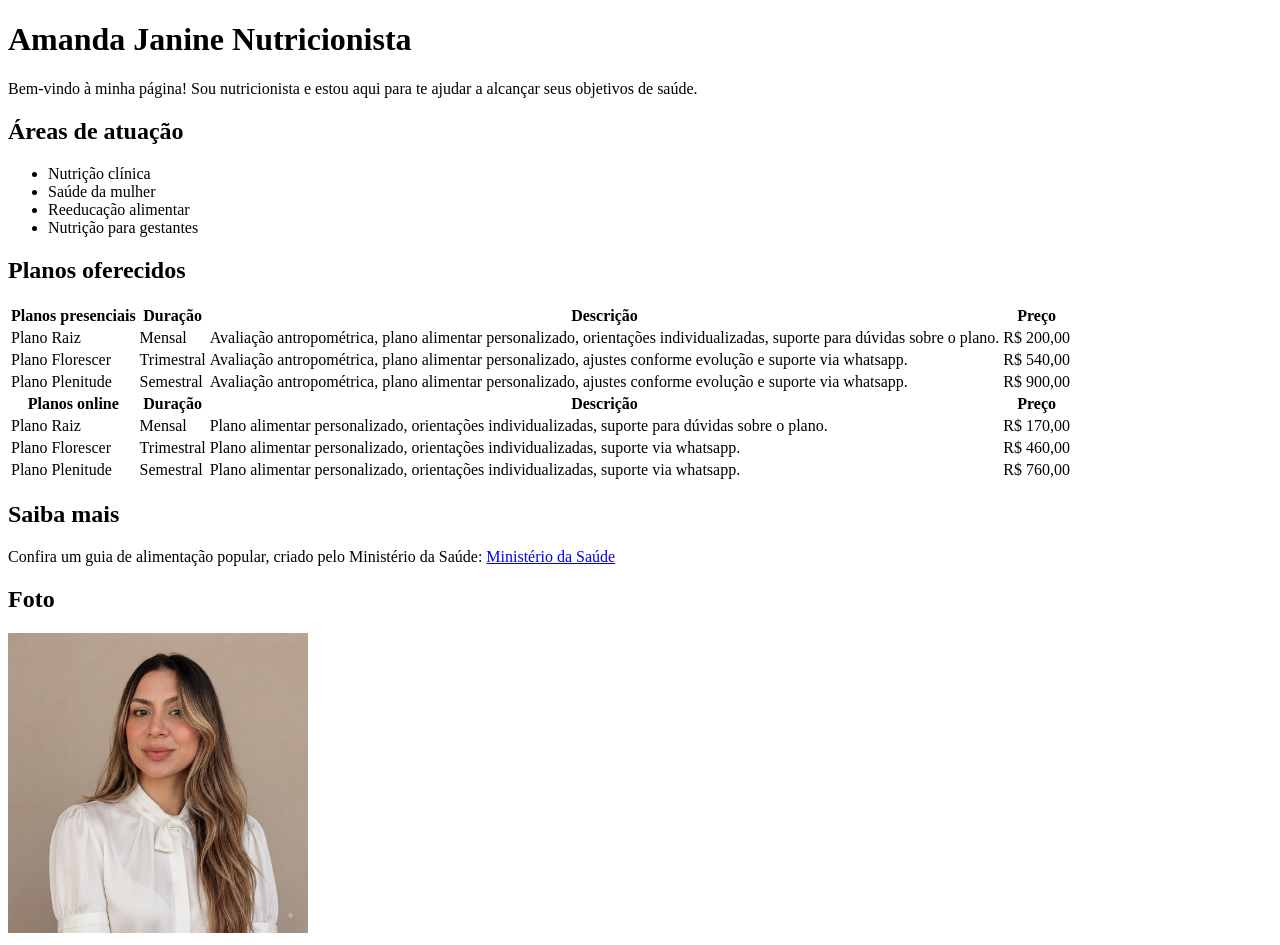
==== index.html @ ff8d2b63 "feat: adiciona estrutura de pastas e html base do site" ====
<!DOCTYPE html>
<html lang="pt-BR">
<head>
    <meta charset="UTF-8">
    <meta name="viewport" content="width=device-width, initial-scale=1.0">
    <title>Amanda Janine | Nutricionista</title>
</head>
<body> 
    <h1>Amanda Janine Nutricionista</h1>
    <p>Bem-vindo à minha página! Sou nutricionista e estou aqui para te ajudar a alcançar seus objetivos de saúde.</p>

    <h2>Áreas de atuação</h2>
    <ul>
        <li>Nutrição clínica</li>
        <li>Saúde da mulher</li>
        <li>Reeducação alimentar</li>
        <li>Nutrição para gestantes</li>
    </ul>

    <h2>Planos oferecidos</h2>
    <table>
        <thead>
            <tr>
                <th>Planos presenciais</th>
                <th>Duração</th>
                <th>Descrição</th>
                <th>Preço</th>
            </tr>
        </thead>
        <tbody>
            <tr>
                <td>Plano Raiz</td>
                <td>Mensal</td>
                <td>Avaliação antropométrica, plano alimentar personalizado, orientações individualizadas, suporte para dúvidas sobre o plano.</td>
                <td>R$ 200,00</td>
            </tr>
            <tr>
                <td>Plano Florescer</td>
                <td>Trimestral</td>
                <td>Avaliação antropométrica, plano alimentar personalizado, ajustes conforme evolução e suporte via whatsapp.</td>
                <td>R$ 540,00</td>
            </tr>
            <tr>
                <td>Plano Plenitude</td>
                <td>Semestral</td>
                <td>Avaliação antropométrica, plano alimentar personalizado, ajustes conforme evolução e suporte via whatsapp.</td>
                <td>R$ 900,00</td>
            </tr>
        </tbody>
        <tr>
            <th>Planos online</th>
            <th>Duração</th>
            <th>Descrição</th>
            <th>Preço</th>
        </tr>
        <tbody>
            <tr>
                <td>Plano Raiz</td>
                <td>Mensal</td>
                <td>Plano alimentar personalizado, orientações individualizadas, suporte para dúvidas sobre o plano.</td>
                <td>R$ 170,00</td>
            </tr>
            <tr>        
                <td>Plano Florescer</td>
                <td>Trimestral</td>
                <td>Plano alimentar personalizado, orientações individualizadas, suporte via whatsapp.</td>
                <td>R$ 460,00</td>
            </tr>
            <tr>
                <td>Plano Plenitude</td>
                <td>Semestral</td>
                <td>Plano alimentar personalizado, orientações individualizadas, suporte via whatsapp.</td>
                <td>R$ 760,00</td>
            </tr>
        </tbody>
    </table>

    <h2>Saiba mais</h2>
    <p>Confira um guia de alimentação popular, criado pelo Ministério da Saúde: <a href="https://www.gov.br/saude/pt-br/assuntos/saude-brasil/publicacoes-para-promocao-a-saude/guia_alimentar_populacao_brasileira_2ed.pdf" target="_blank">Ministério da Saúde</a></p>

    <h2>Foto</h2>
    <img src="assets/images/amanda.jpg" alt="Amanda Janine no consultório" width="300">
</body>
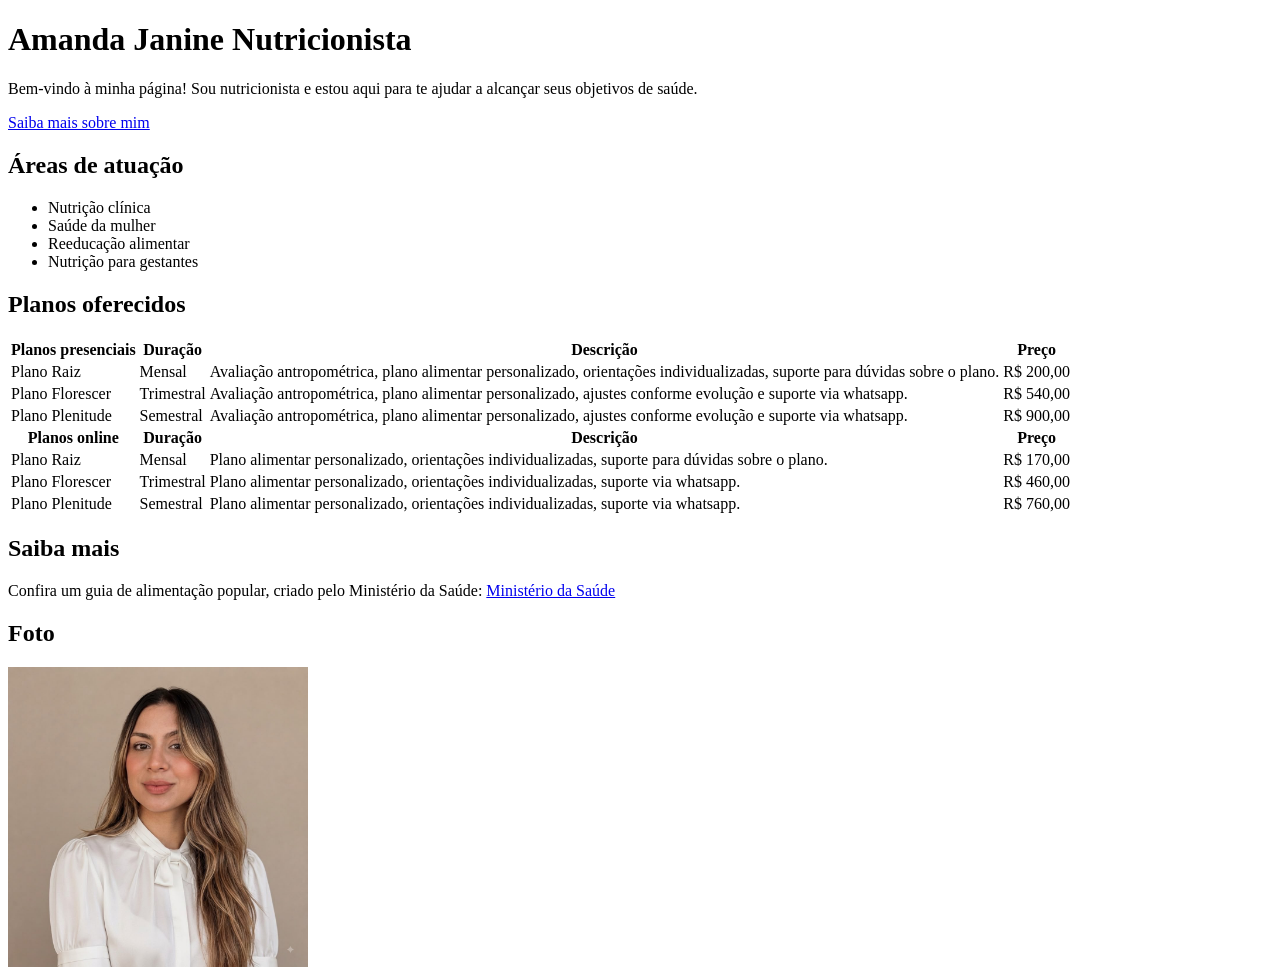
==== commit 3cb7bbb3: "feat: adiciona página sobre.html com link a partir do index" ====
--- a/index.html
+++ b/index.html
@@ -8,6 +8,8 @@
 <body> 
     <h1>Amanda Janine Nutricionista</h1>
     <p>Bem-vindo à minha página! Sou nutricionista e estou aqui para te ajudar a alcançar seus objetivos de saúde.</p>
+
+    <a href="sobre.html">Saiba mais sobre mim</a>
 
     <h2>Áreas de atuação</h2>
     <ul>
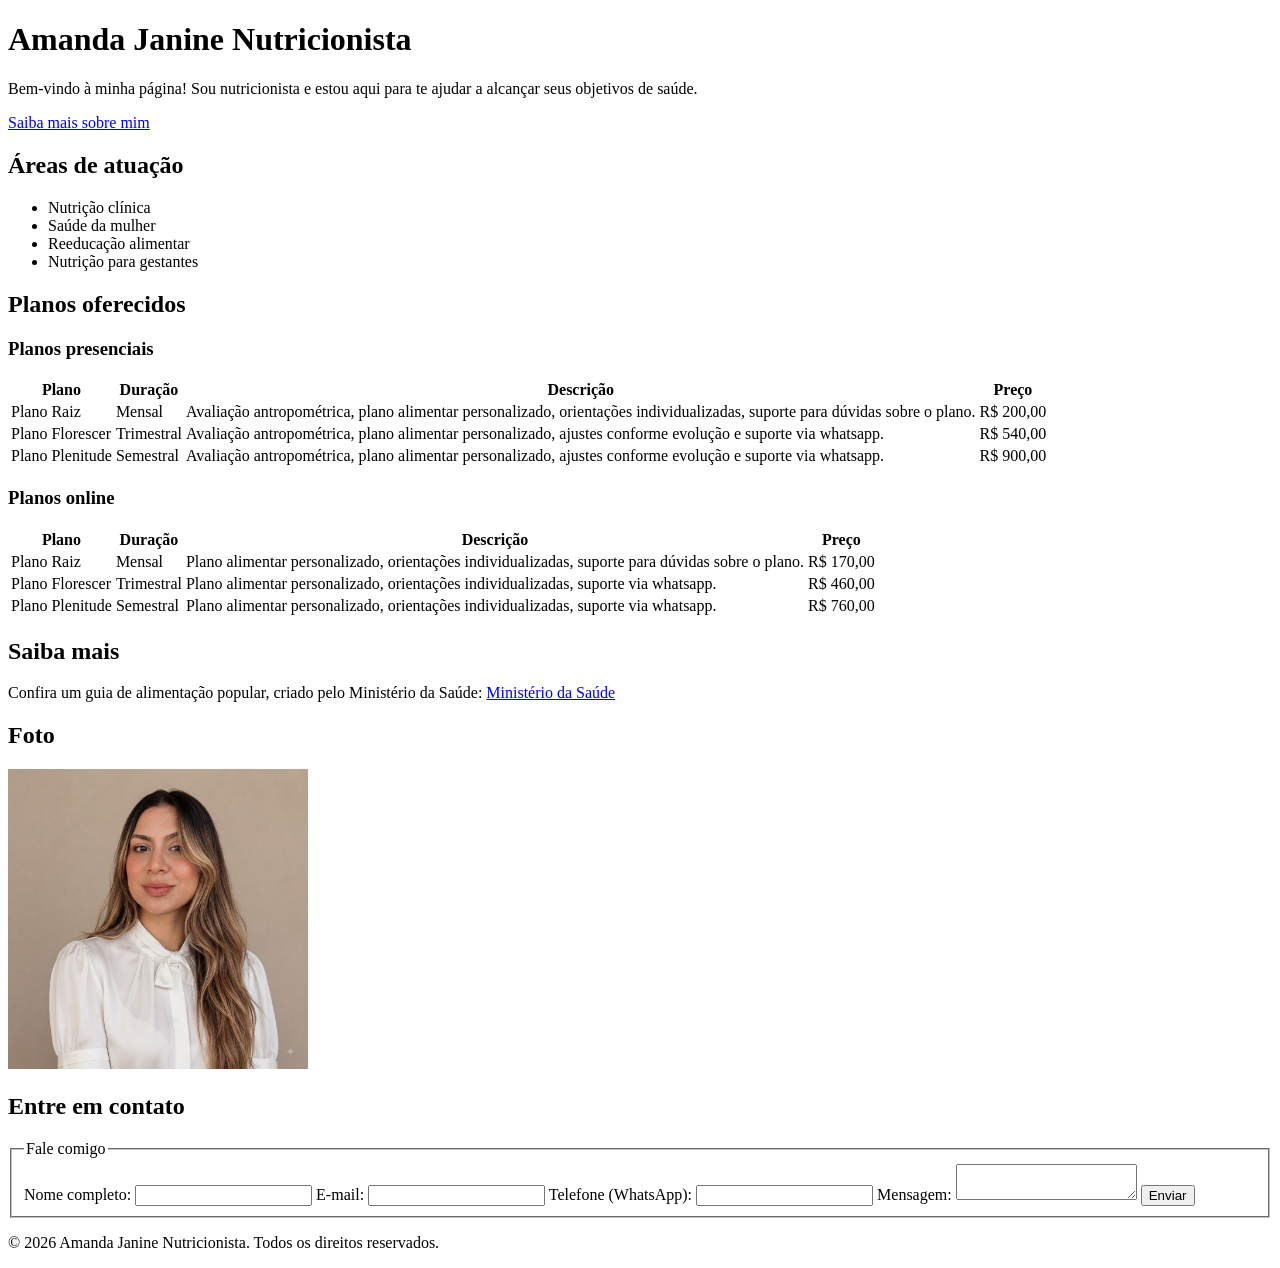
==== commit b66b1a8e: "feat: html organizado com tags semanticas e adiciona formulario de contato" ====
--- a/index.html
+++ b/index.html
@@ -6,11 +6,16 @@
     <title>Amanda Janine | Nutricionista</title>
 </head>
 <body> 
+
+<header>
     <h1>Amanda Janine Nutricionista</h1>
     <p>Bem-vindo à minha página! Sou nutricionista e estou aqui para te ajudar a alcançar seus objetivos de saúde.</p>
 
     <a href="sobre.html">Saiba mais sobre mim</a>
+</header>
 
+<main>
+<section>
     <h2>Áreas de atuação</h2>
     <ul>
         <li>Nutrição clínica</li>
@@ -18,12 +23,15 @@
         <li>Reeducação alimentar</li>
         <li>Nutrição para gestantes</li>
     </ul>
+</section>
 
+<section>
     <h2>Planos oferecidos</h2>
+    <h3>Planos presenciais</h3>
     <table>
         <thead>
             <tr>
-                <th>Planos presenciais</th>
+                <th>Plano</th>
                 <th>Duração</th>
                 <th>Descrição</th>
                 <th>Preço</th>
@@ -49,12 +57,18 @@
                 <td>R$ 900,00</td>
             </tr>
         </tbody>
+    </table>
+
+        <h3>Planos online</h3>
+    <table>
+        <thead>
         <tr>
-            <th>Planos online</th>
+            <th>Plano</th>
             <th>Duração</th>
             <th>Descrição</th>
             <th>Preço</th>
         </tr>
+        </thead>
         <tbody>
             <tr>
                 <td>Plano Raiz</td>
@@ -76,12 +90,47 @@
             </tr>
         </tbody>
     </table>
+</section>
 
+<section>
     <h2>Saiba mais</h2>
-    <p>Confira um guia de alimentação popular, criado pelo Ministério da Saúde: <a href="https://www.gov.br/saude/pt-br/assuntos/saude-brasil/publicacoes-para-promocao-a-saude/guia_alimentar_populacao_brasileira_2ed.pdf" target="_blank">Ministério da Saúde</a></p>
+    <p>Confira um guia de alimentação popular, criado pelo Ministério da Saúde: <a href="https://www.gov.br/saude/pt-br/assuntos/saude-brasil/publicacoes-para-promocao-a-saude/guia_alimentar_populacao_brasileira_2ed.pdf" target="_blank" rel="noopener noreferrer">Ministério da Saúde</a></p>
+</section>
 
+<section>
     <h2>Foto</h2>
     <img src="assets/images/amanda.jpg" alt="Amanda Janine no consultório" width="300">
+</section>
+
+<section>
+    <h2>Entre em contato</h2>
+    <form>
+        <fieldset>
+            <legend>Fale comigo</legend>
+
+            <label for="nome">Nome completo:</label>
+            <input type="text" id="nome" name="nome" required minlength="3">
+
+            <label for="email">E-mail:</label>
+            <input type="email" id="email" name="email" required>
+
+            <label for="telefone">Telefone (WhatsApp):</label>
+            <input type="tel" id="telefone" name="telefone" pattern="[0-9]{10,11}">
+
+            <label for="mensagem">Mensagem:</label>
+            <textarea id="mensagem" name="mensagem"></textarea>
+
+            <button type="submit">Enviar</button>
+        </fieldset>
+    </form>
+</section>
+</main>
+
+<footer>
+    <p>&copy; 2026 Amanda Janine Nutricionista. Todos os direitos reservados.</p>
+</footer>
+
 </body>
+</html>
 
 
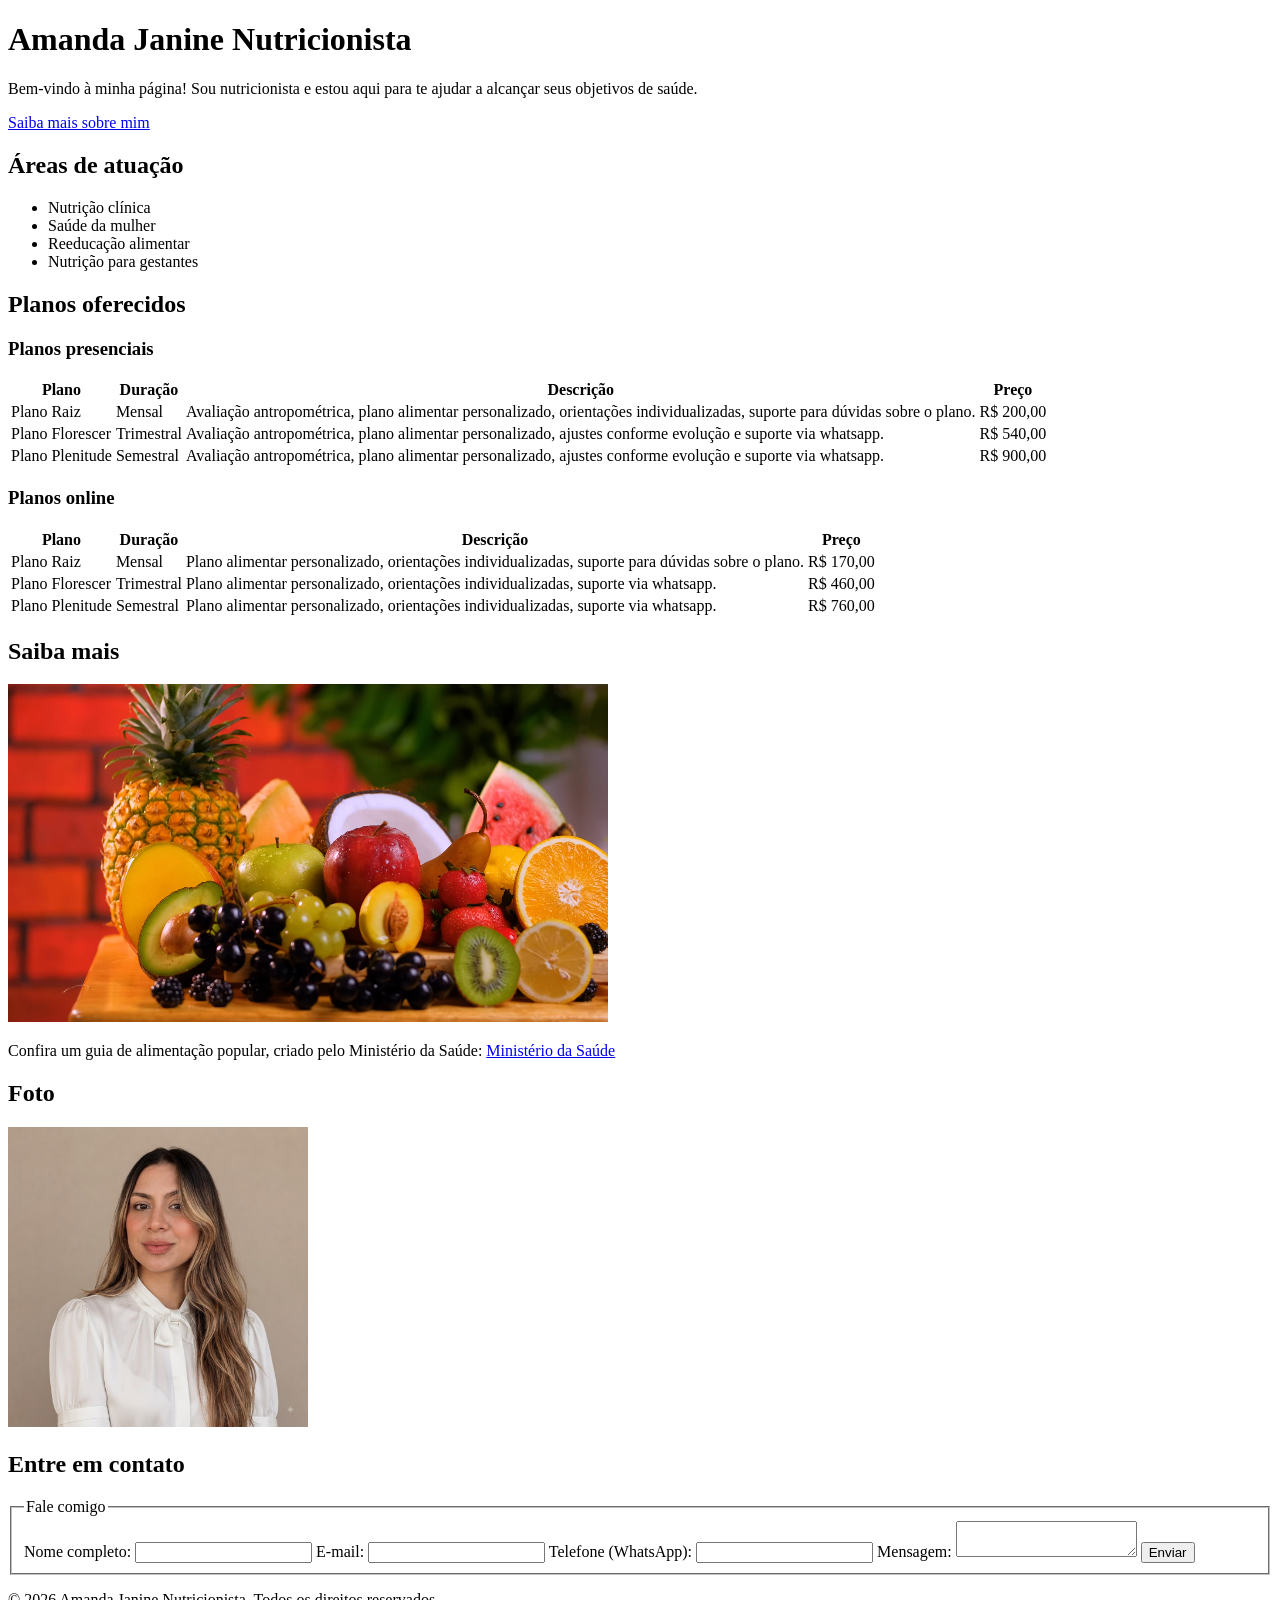
==== commit 1725c98e: "feat: adiciona seção de vídeo com fallback de formatos" ====
--- a/index.html
+++ b/index.html
@@ -94,6 +94,17 @@
 
 <section>
     <h2>Saiba mais</h2>
+
+    <!-- preload="auto" escolhido porque o vídeo já inicia automaticamente (autoplay + loop) assim que a página carrega,
+      funcionando como um banner visual contínuo de fundo. O vídeo é silencioso (muted) e o 
+      visitante pode pausar a qualquer momento através dos controles.
+     -->
+
+    <video autoplay controls loop muted preload="auto" poster="assets/images/posterfoodvideo.png" width="600">
+        <source src="assets/videos/foodprojetointegrador.webm" type="video/webm">
+        <source src="assets/videos/foodprojetointegrador.mp4" type="video/mp4">
+        Seu navegador não suporta a reprodução de vídeo.
+    </video>
     <p>Confira um guia de alimentação popular, criado pelo Ministério da Saúde: <a href="https://www.gov.br/saude/pt-br/assuntos/saude-brasil/publicacoes-para-promocao-a-saude/guia_alimentar_populacao_brasileira_2ed.pdf" target="_blank" rel="noopener noreferrer">Ministério da Saúde</a></p>
 </section>
 
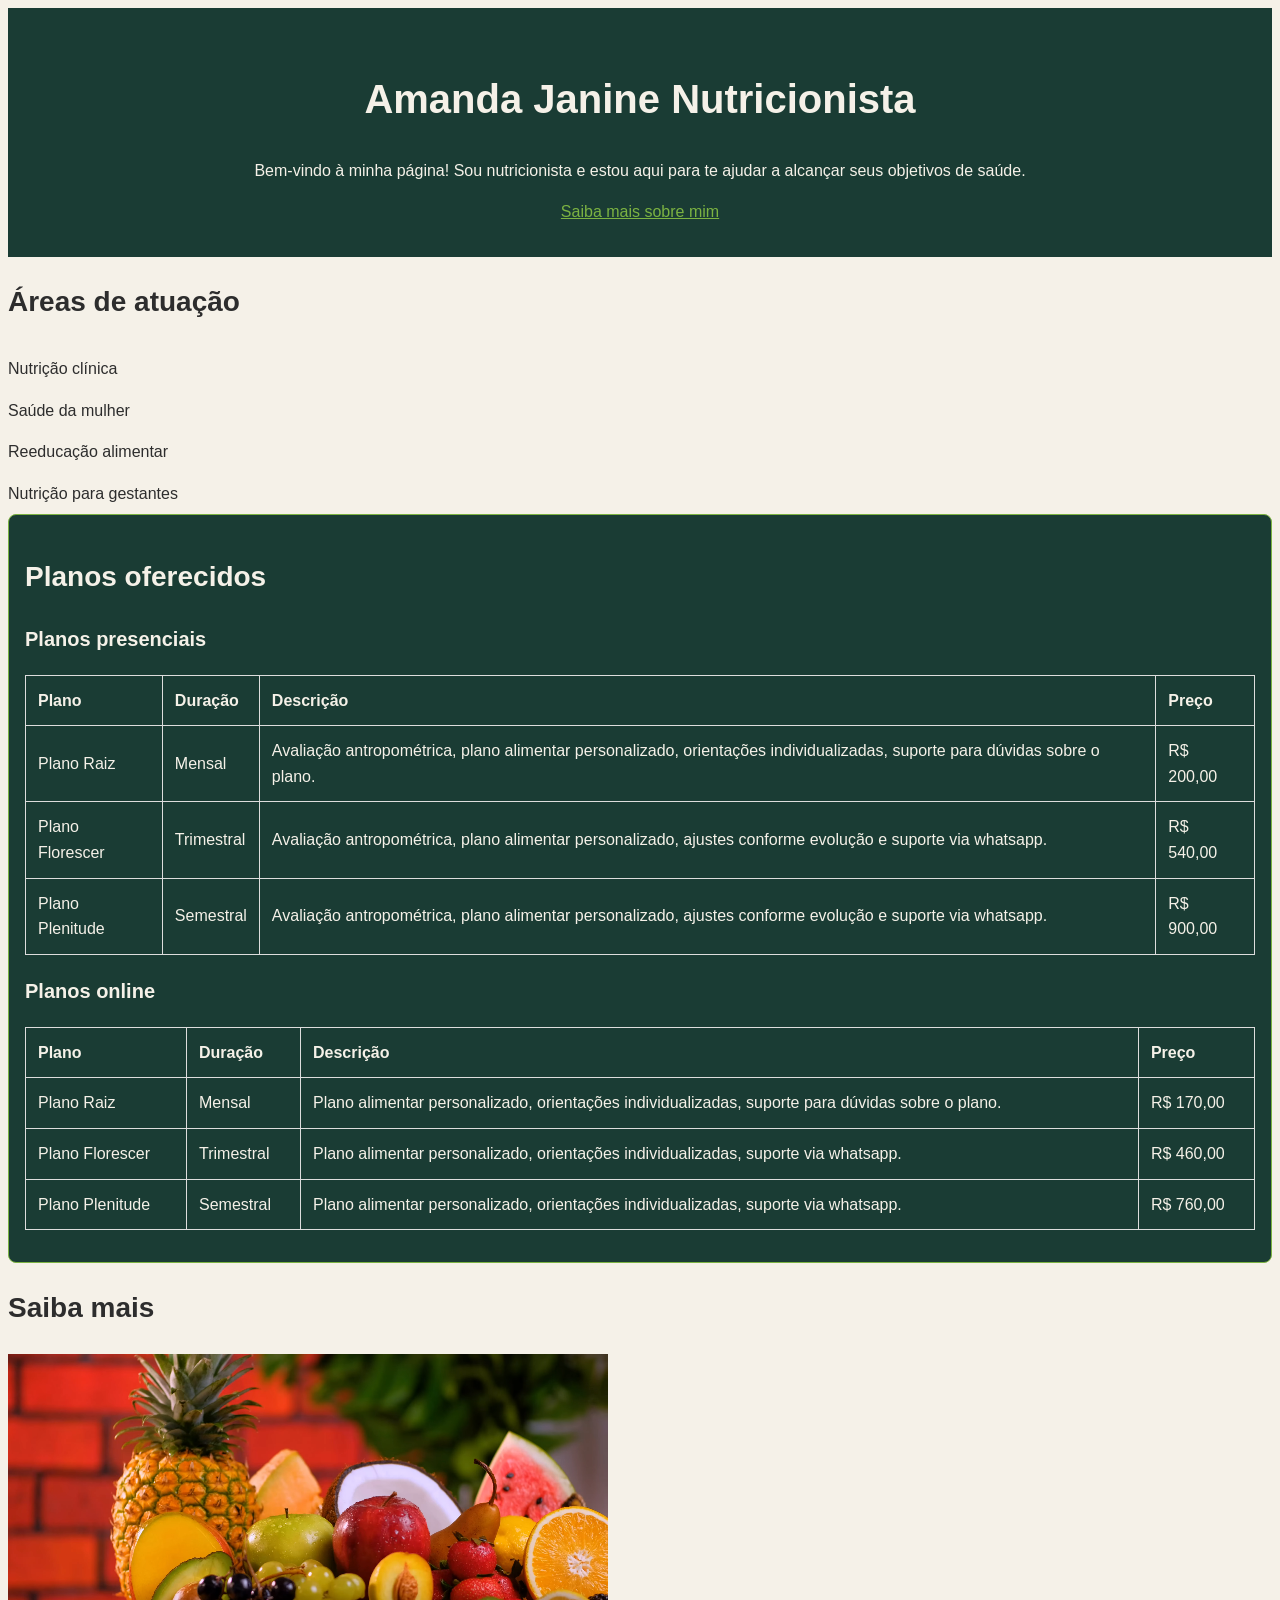
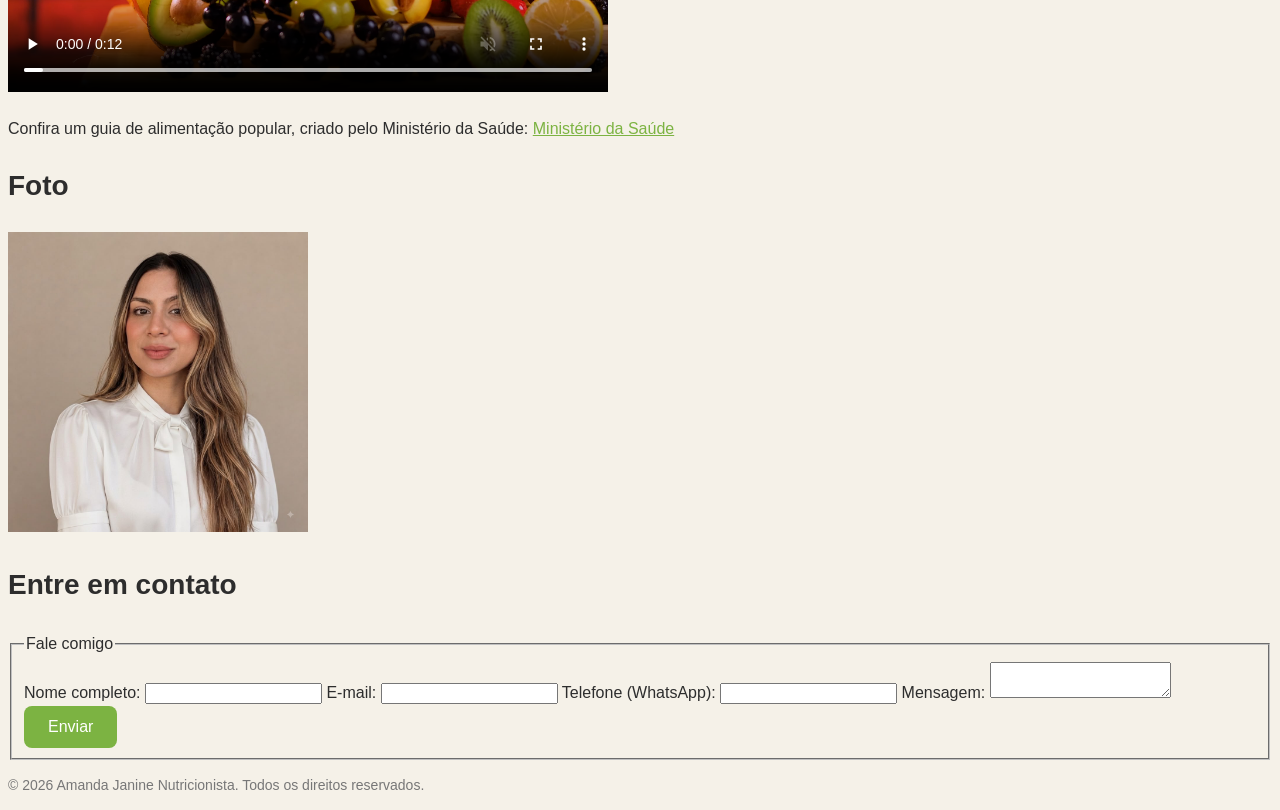
==== commit 026e7dbb: "feat: adiciona estilização base com css externo" ====
--- a/index.html
+++ b/index.html
@@ -4,10 +4,12 @@
     <meta charset="UTF-8">
     <meta name="viewport" content="width=device-width, initial-scale=1.0">
     <title>Amanda Janine | Nutricionista</title>
+    <link rel="stylesheet" href="css/reset.css">
+    <link rel="stylesheet" href="css/style.css">
 </head>
 <body> 
 
-<header>
+<header id="cabecalho-principal">
     <h1>Amanda Janine Nutricionista</h1>
     <p>Bem-vindo à minha página! Sou nutricionista e estou aqui para te ajudar a alcançar seus objetivos de saúde.</p>
 
@@ -25,7 +27,7 @@
     </ul>
 </section>
 
-<section>
+<section class="card">
     <h2>Planos oferecidos</h2>
     <h3>Planos presenciais</h3>
     <table>
@@ -131,7 +133,7 @@
             <label for="mensagem">Mensagem:</label>
             <textarea id="mensagem" name="mensagem"></textarea>
 
-            <button type="submit">Enviar</button>
+            <button type="submit" class="botao">Enviar</button>
         </fieldset>
     </form>
 </section>
--- a/css/style.css
+++ b/css/style.css
@@ -0,0 +1,125 @@
+:root {
+    --cor-primaria: #1a3c34;
+    --cor-secundaria: #7cb342;
+    --cor-texto: #2d2d2d;
+    --cor-texto-claro: #f5f1e8;
+    --cor-fundo: #f5f1e8;
+    --espacamento-padrao: 1rem;
+    --raio-borda: 8px;
+}
+
+body {
+    font-family: Arial, sans-serif;
+    background-color: var(--cor-fundo);
+    color: var(--cor-texto);
+    line-height: 1.6;
+}
+
+/* 
+  Usamos rem em vez de px para font-size, pois rem é relativo ao tamanho da fonte raiz (html), permitindo melhor escalabilidade e acessibilidade.
+*/
+h1 {
+    font-size: 2.5rem;
+}
+
+h2 {
+    font-size: 1.75rem;
+}
+
+h3 {
+    font-size: 1.25rem;
+}
+
+p {
+    font-size: 1rem;
+}
+
+#cabecalho-principal {
+    background-color: var(--cor-primaria);
+    color: var(--cor-texto-claro);
+    padding: 2rem var(--espacamento-padrao);
+    text-align: center;
+}
+
+.card {
+    background-color: var(--cor-primaria);
+    color: var(--cor-texto-claro);
+    border: 1px solid var(--cor-secundaria);
+    border-radius: var(--raio-borda);
+    padding: var(--espacamento-padrao);
+    margin-bottom: var(--espacamento-padrao);
+}
+
+.destaque {
+    color: var(--cor-secundaria);
+    font-weight: bold;
+}
+
+.botao {
+    display: inline-block;
+    background-color: var(--cor-secundaria);
+    color: white;
+    border: none;
+    border-radius: var(--raio-borda);
+    padding: 0.75rem 1.5rem;
+    cursor: pointer;
+    font-size: 1rem;
+    text-decoration: none;
+}
+
+.botao:hover {
+    background-color: #6a9c39;
+}
+
+a:link {
+    color: var(--cor-secundaria);
+    text-decoration: underline;
+}
+
+a:visited {
+    color: #5a8a30;
+}
+
+a:hover {
+    color: var(--cor-primaria);
+}
+
+a:active {
+    color: #3d5c1f;
+}
+
+table {
+    width: 100%;
+    border-collapse: collapse;
+    margin-bottom: var(--espacamento-padrao);
+}
+
+th,
+td {
+    border: 1px solid #ddd;
+    padding: 0.75rem;
+    text-align: left;
+}
+
+th {
+    background-color: var(--cor-primaria);
+    color: var(--cor-texto-claro);
+}
+
+ul {
+    list-style-type: none;
+    padding: 0;
+}
+
+ul li {
+    padding: 0.5rem 0;
+}
+
+/*
+  Combinador descendente: estiliza apenas parágrafos DENTRO do footer, garantindo que outros parágrafos fora do footer não sejam afetados.
+*/
+
+footer p {
+    font-size: 0.875rem;
+    color: #777;
+}
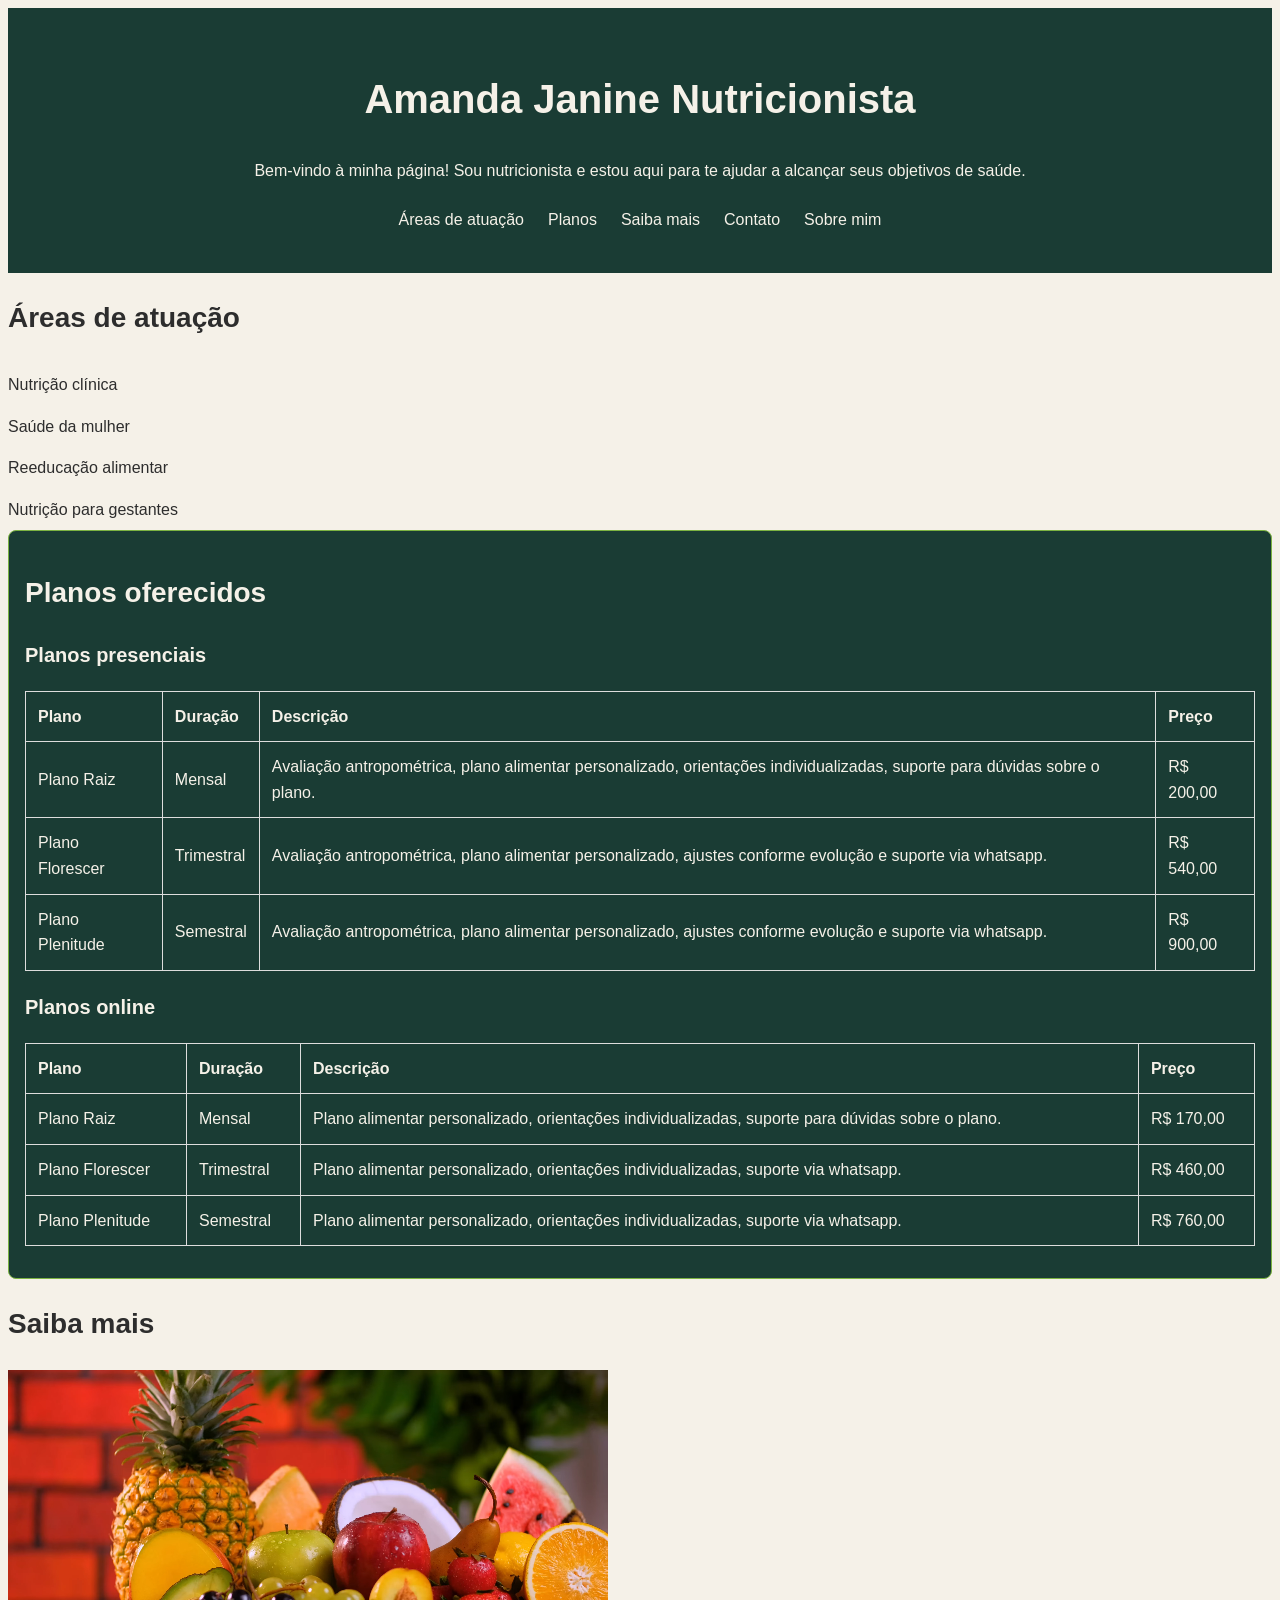
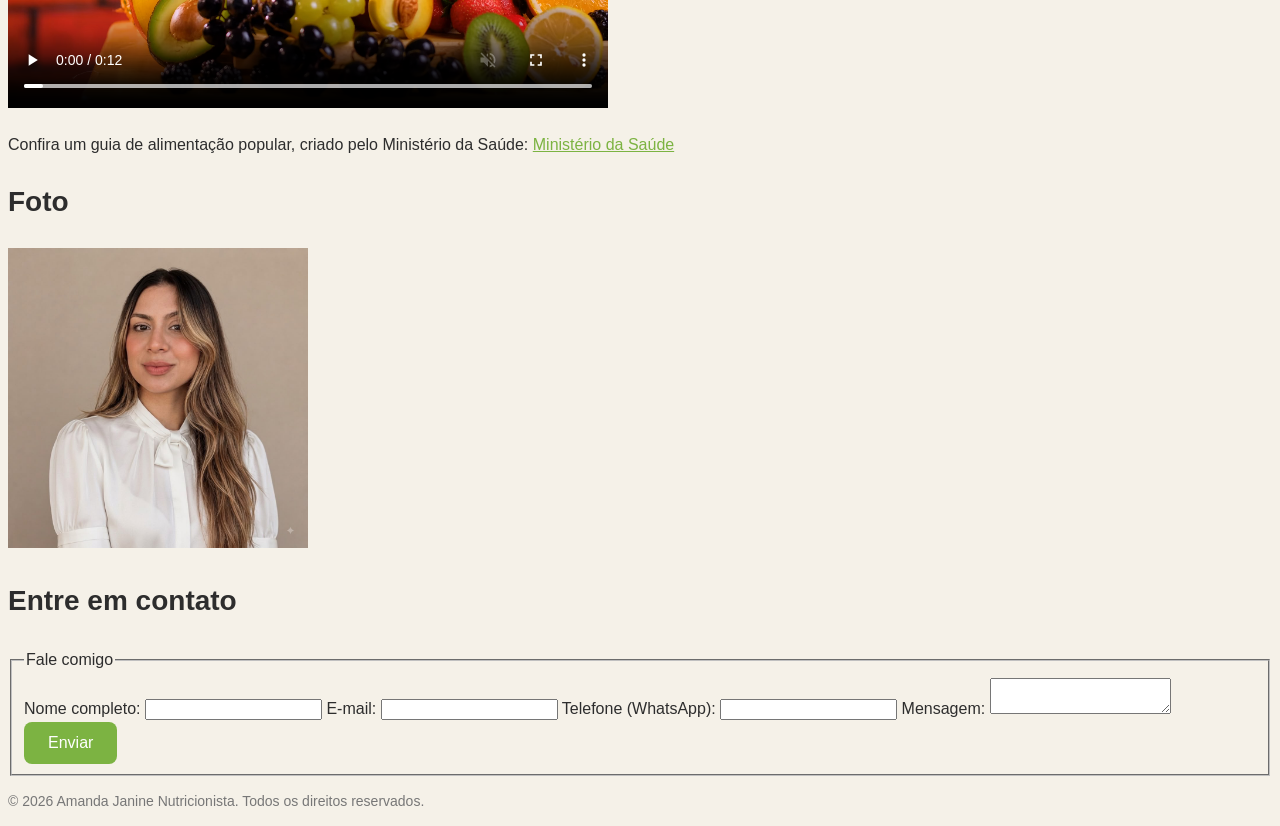
==== commit f7dbafef: "feat: adiciona navbar com flexbox e grade responsiva com grid" ====
--- a/index.html
+++ b/index.html
@@ -13,11 +13,19 @@
     <h1>Amanda Janine Nutricionista</h1>
     <p>Bem-vindo à minha página! Sou nutricionista e estou aqui para te ajudar a alcançar seus objetivos de saúde.</p>
 
-    <a href="sobre.html">Saiba mais sobre mim</a>
+    <nav aria-label="Menu principal">
+        <ul class="menu">
+            <li><a href="#areas">Áreas de atuação</a></li>
+            <li><a href="#planos">Planos</a></li>
+            <li><a href="#saiba-mais">Saiba mais</a></li>
+            <li><a href="#contato">Contato</a></li>
+            <li><a href="sobre.html">Sobre mim</a></li>
+        </ul>
+    </nav>
 </header>
 
 <main>
-<section>
+<section id="areas">
     <h2>Áreas de atuação</h2>
     <ul>
         <li>Nutrição clínica</li>
@@ -27,7 +35,7 @@
     </ul>
 </section>
 
-<section class="card">
+<section id="planos" class="card">
     <h2>Planos oferecidos</h2>
     <h3>Planos presenciais</h3>
     <table>
@@ -94,7 +102,7 @@
     </table>
 </section>
 
-<section>
+<section id="saiba-mais">
     <h2>Saiba mais</h2>
 
     <!-- preload="auto" escolhido porque o vídeo já inicia automaticamente (autoplay + loop) assim que a página carrega,
@@ -115,7 +123,7 @@
     <img src="assets/images/amanda.jpg" alt="Amanda Janine no consultório" width="300">
 </section>
 
-<section>
+<section id="contato">
     <h2>Entre em contato</h2>
     <form>
         <fieldset>
--- a/css/style.css
+++ b/css/style.css
@@ -123,3 +123,56 @@
     font-size: 0.875rem;
     color: #777;
 }
+
+/* ===== Navbar (Flexbox) ===== */
+.menu {
+    display: flex;
+    justify-content: center;
+    flex-wrap: wrap;
+    gap: 1.5rem;
+    margin-top: var(--espacamento-padrao);
+}
+
+.menu a:link,
+.menu a:visited {
+    color: var(--cor-texto-claro);
+    text-decoration: none;
+}
+
+.menu a:hover,
+.menu a:focus-visible {
+    color: var(--cor-secundaria);
+    text-decoration: underline;
+}
+
+/* ===== Grande de áreas de atuação ===== */
+.grade-areas {
+    display: grid;
+    grid-template-columns: repeat(auto-fit, minmax(200px, 1fr));
+    gap: var(--espacamento-padrao);
+}
+
+.grade-areas li {
+    background-color: var(--cor-primaria);
+    color: var(--cor-texto-claro);
+    padding: var(--espacamento-padrao);
+    border-radius: var(--raio-borda);
+    transition: transform 0.2s;
+}
+
+/*
+    Pseudo-classe estrutural :first-child, usada de forma intencional para destacar a primeira área de atuação com cor diferente.
+    */
+.grade-areas li:first-child {
+    background-color: var(--cor-secundaria);
+    color: var(--cor-primaria);
+    font-weight: bold;
+}
+
+/*
+    Animação de hover com transform em vez de margin, width ou height. O transform não altera o espaço que o elemento ocupa na página, então não
+    força o navegador a recalcular o layout (reflow) dos elementos vizinhos. O efeito fica mais fluido e mais barato para o navegador.
+*/
+.grade-areas li:hover {
+    transform: translaterY(-4px);
+}
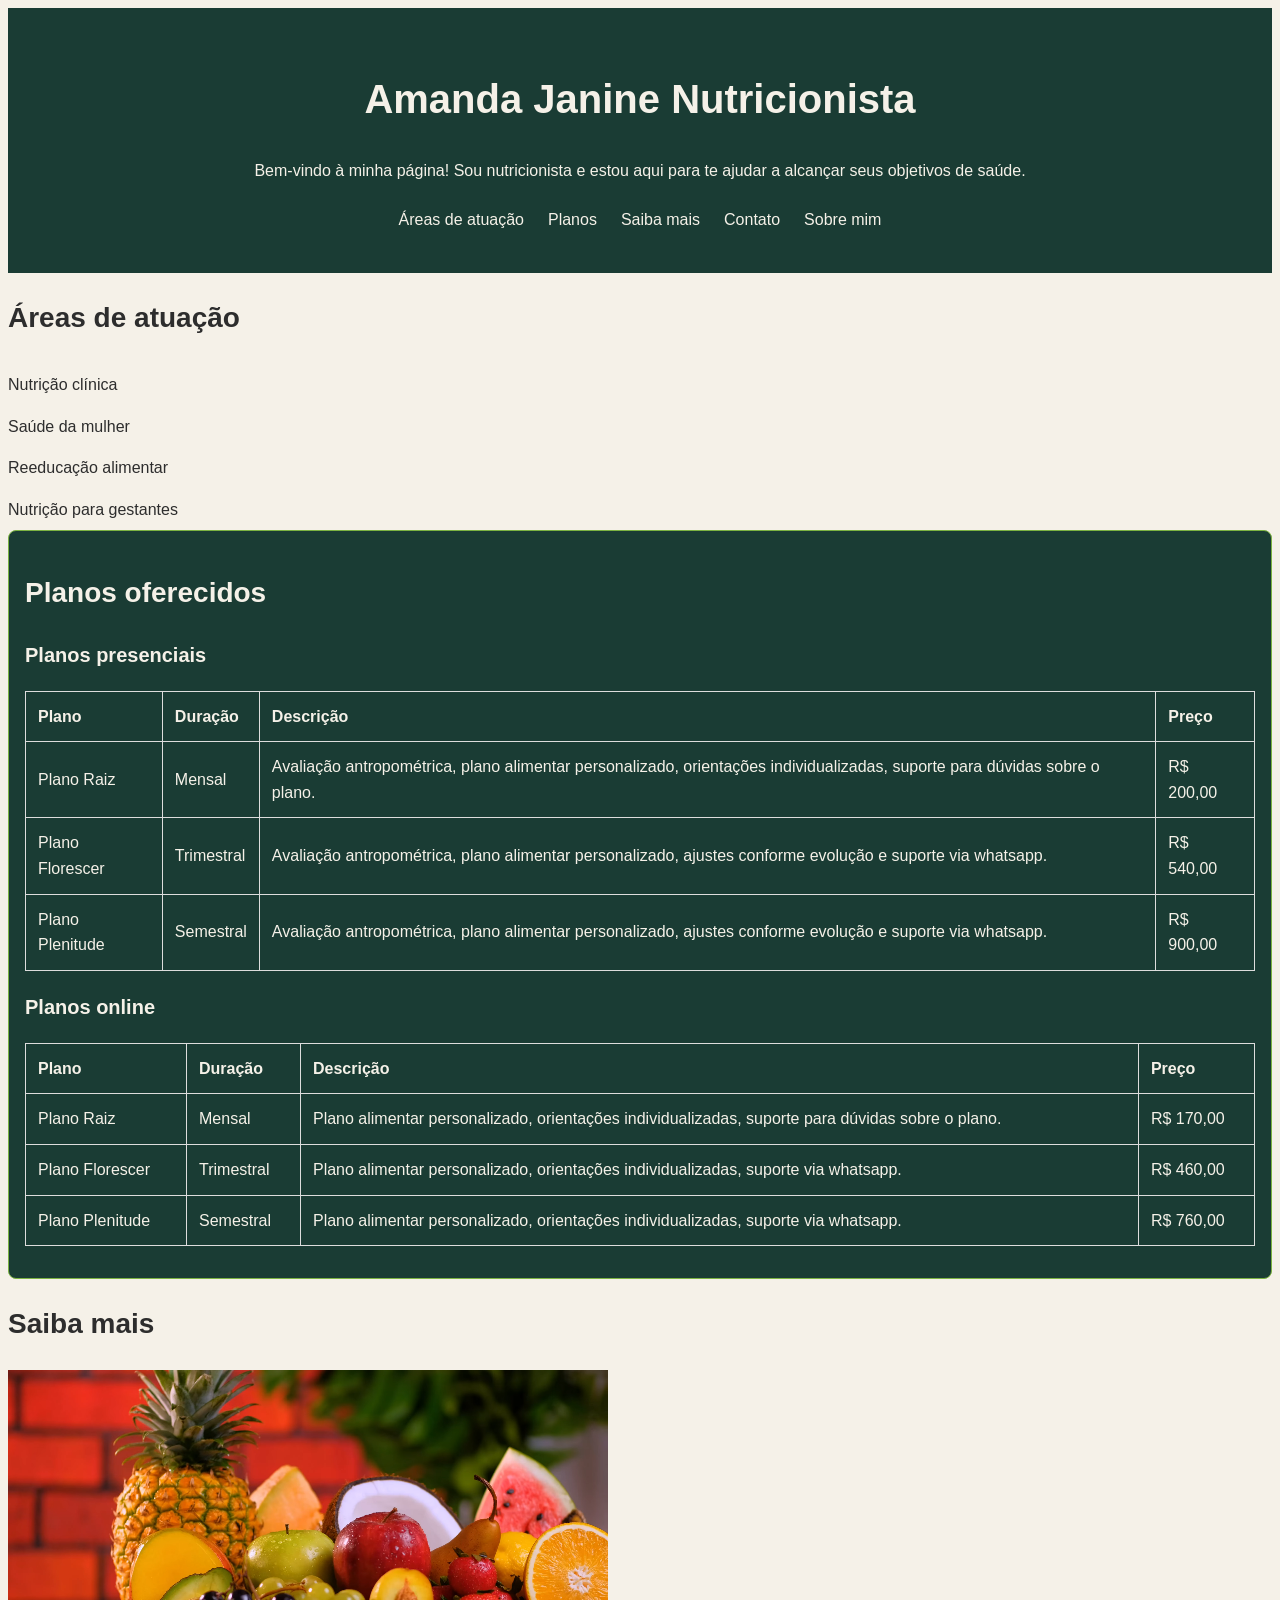
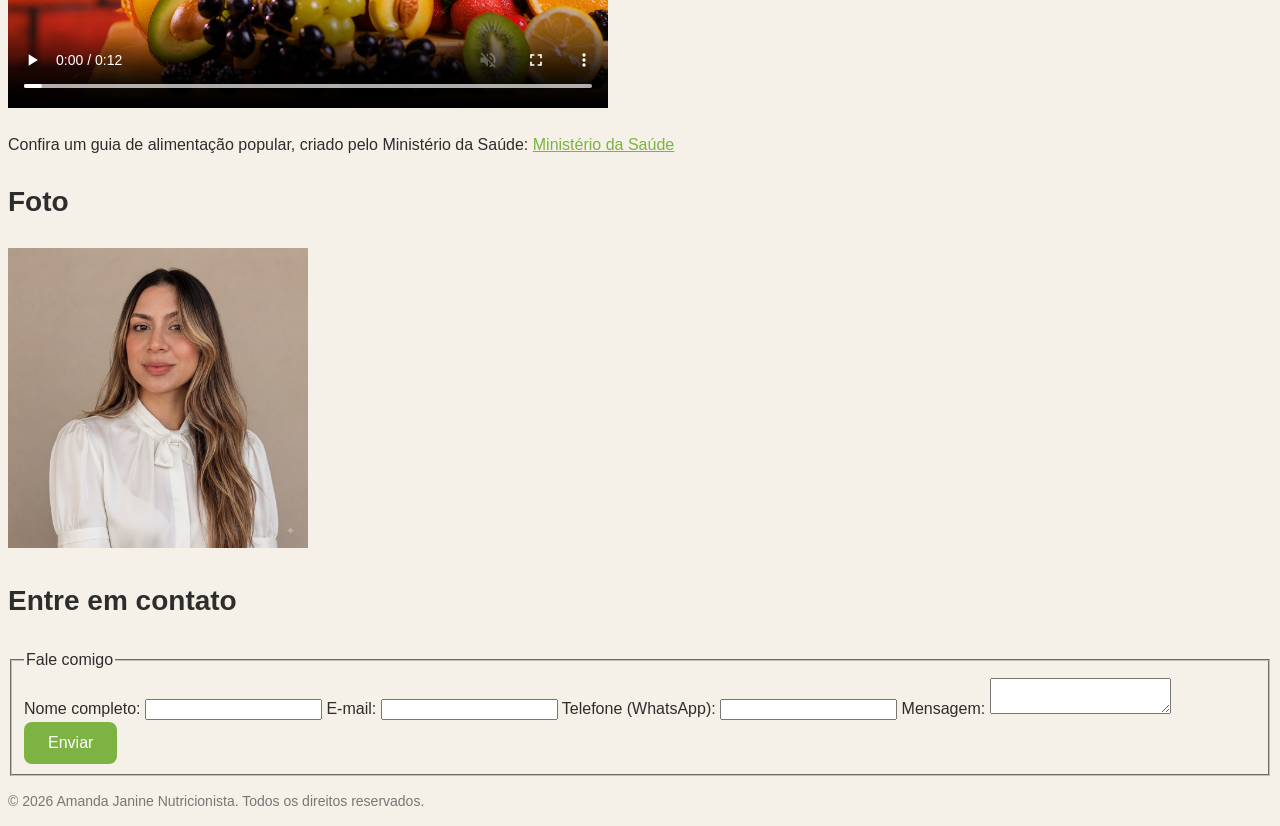
==== commit 670f4343: "feat: adiciona analisador de planos com logica em jvscrip" ====
--- a/index.html
+++ b/index.html
@@ -150,7 +150,7 @@
 <footer>
     <p>&copy; 2026 Amanda Janine Nutricionista. Todos os direitos reservados.</p>
 </footer>
-
+<script src="js/logica.js" defer></script>
 </body>
 </html>
 
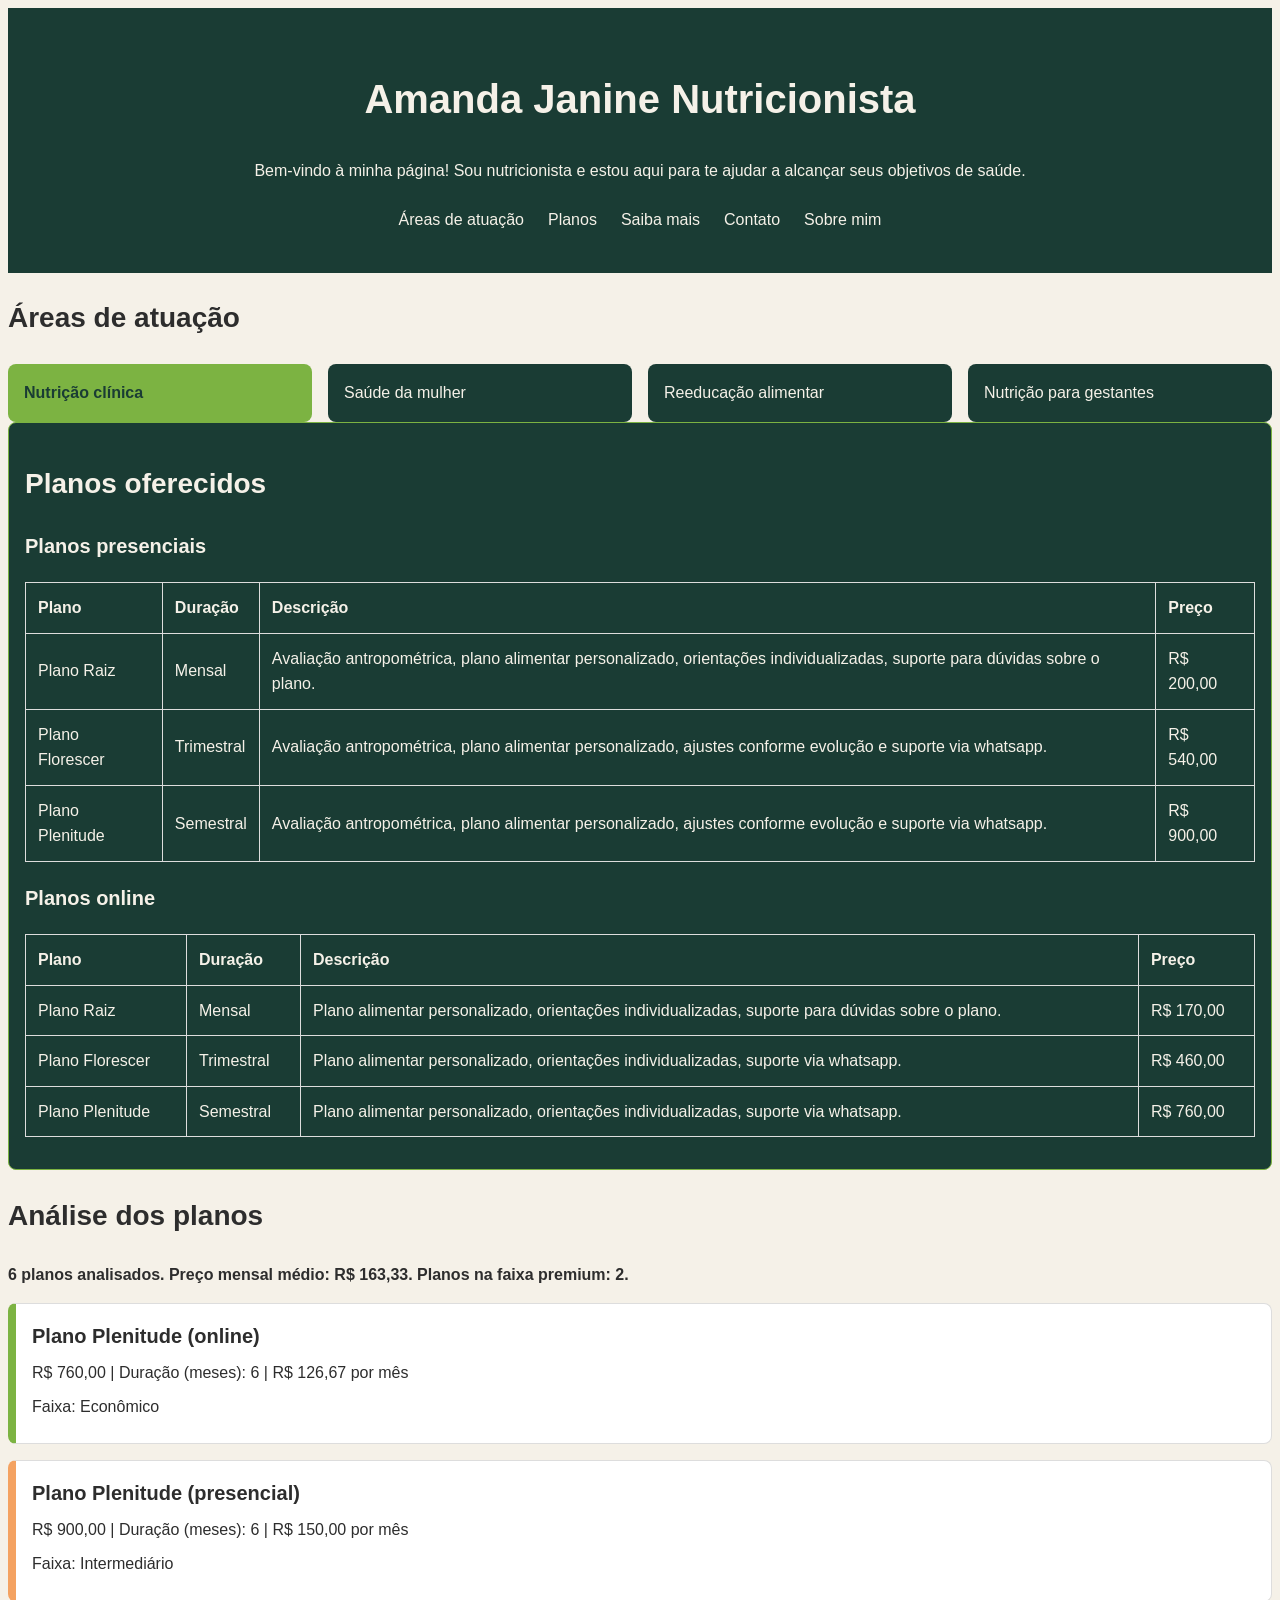
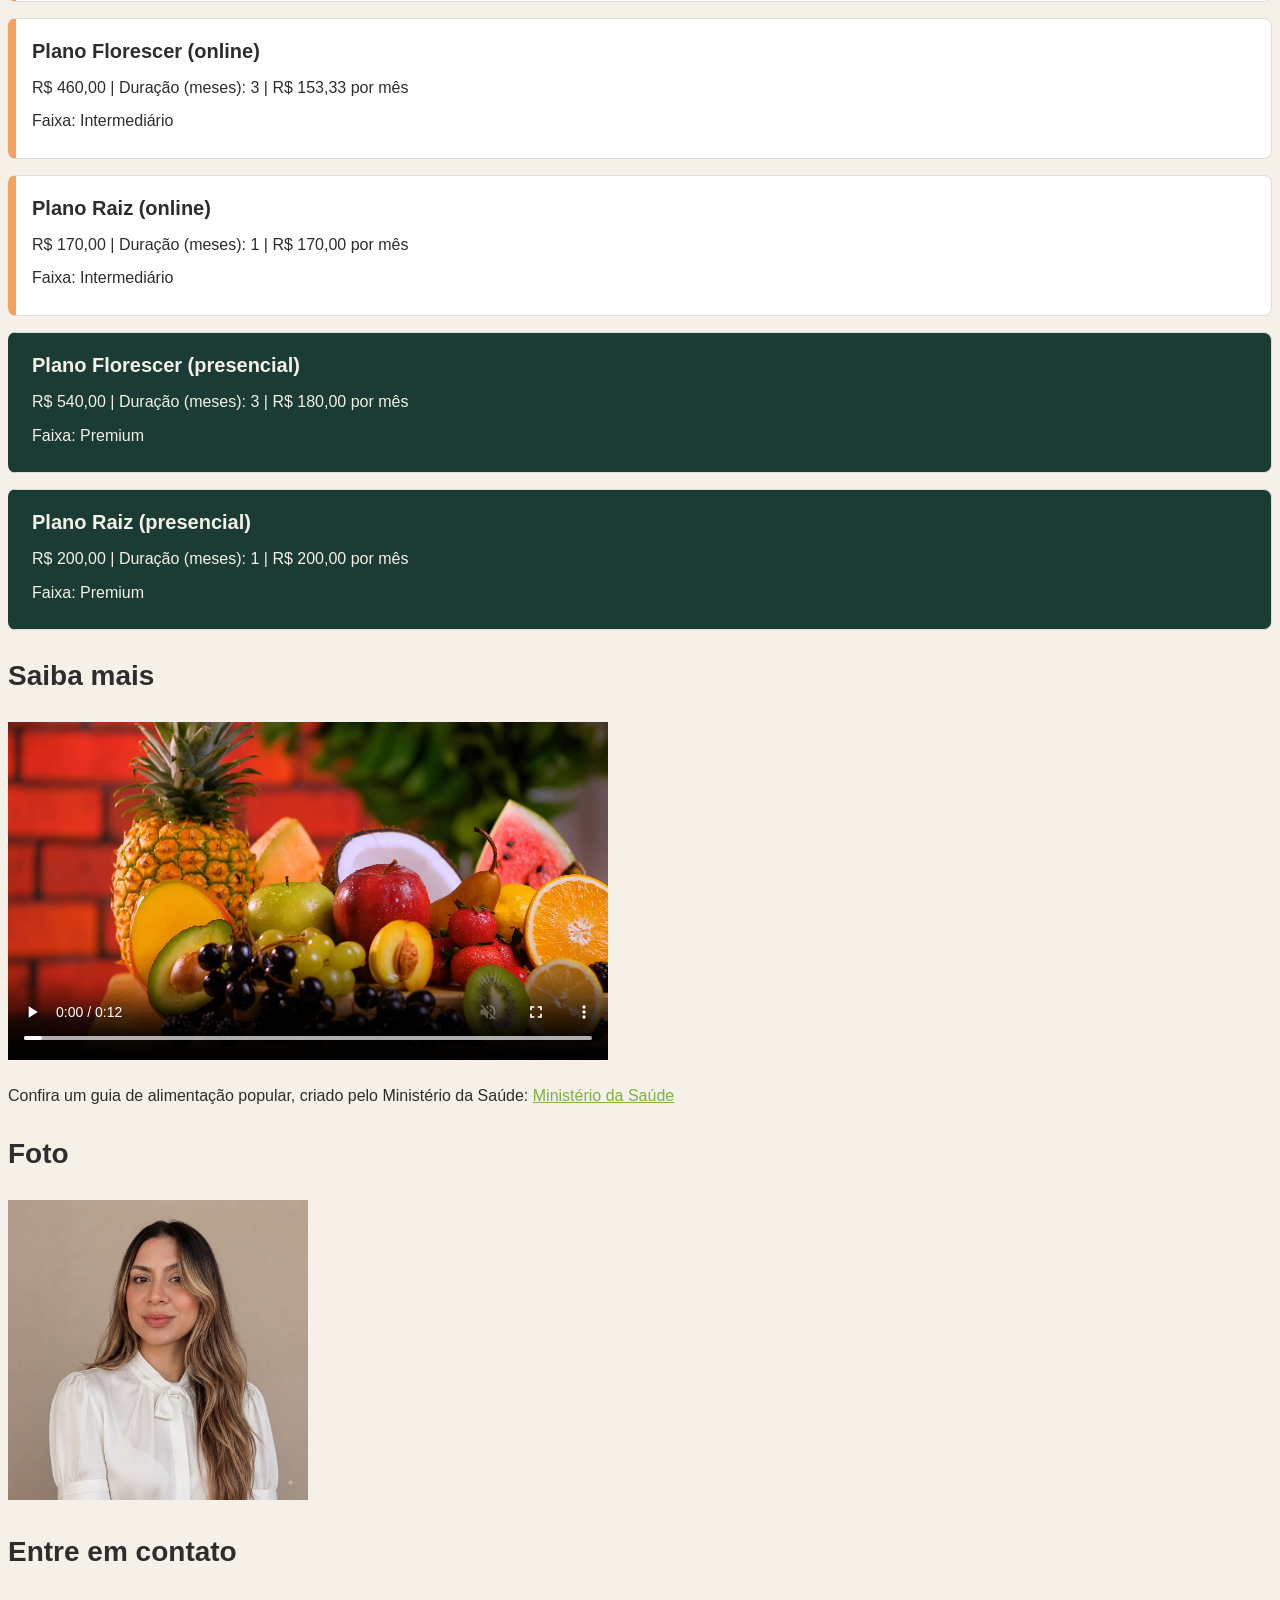
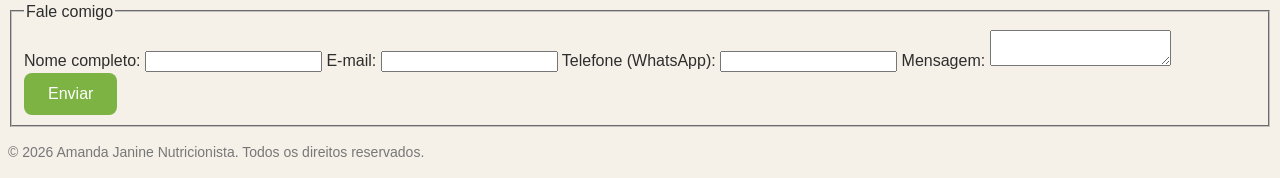
==== commit 508051a8: "feat: adiciona funções e manipulação do DOM para análise de planos" ====
--- a/index.html
+++ b/index.html
@@ -27,7 +27,7 @@
 <main>
 <section id="areas">
     <h2>Áreas de atuação</h2>
-    <ul>
+    <ul class="grade-areas">
         <li>Nutrição clínica</li>
         <li>Saúde da mulher</li>
         <li>Reeducação alimentar</li>
@@ -102,6 +102,10 @@
     </table>
 </section>
 
+<section id="resultado">
+    <h2>Análise dos planos</h2>
+</section>
+
 <section id="saiba-mais">
     <h2>Saiba mais</h2>
 
@@ -150,7 +154,8 @@
 <footer>
     <p>&copy; 2026 Amanda Janine Nutricionista. Todos os direitos reservados.</p>
 </footer>
-<script src="js/logica.js" defer></script>
+
+<script src="js/script.js" defer></script>
 </body>
 </html>
 
--- a/css/style.css
+++ b/css/style.css
@@ -174,5 +174,37 @@
     força o navegador a recalcular o layout (reflow) dos elementos vizinhos. O efeito fica mais fluido e mais barato para o navegador.
 */
 .grade-areas li:hover {
-    transform: translaterY(-4px);
+    transform: translateY(-4px);
+}
+
+/* ===== Resultado da análise (classes aplicadas pelo JavaScript) ===== */
+.plano-item {
+    background-color: white;
+    border: 1px solid #ddd;
+    border-radius: var(--raio-borda);
+    padding: var(--espacamento-padrao);
+    margin-bottom: var(--espacamento-padrao);
+}
+
+.plano-item h3,
+.plano-item p {
+    margin: 0 0 0.5rem;
+}
+
+.faixa-economico {
+    border-left: 8px solid var(--cor-secundaria);
+}
+
+.faixa-intermediario {
+    border-left: 8px solid #f4a261;
+}
+
+.faixa-premium {
+    border-left: 8px solid var(--cor-primaria);
+    background-color: var(--cor-primaria);
+    color: var(--cor-texto-claro);
+}
+
+.resumo {
+    font-weight: bold;
 }
